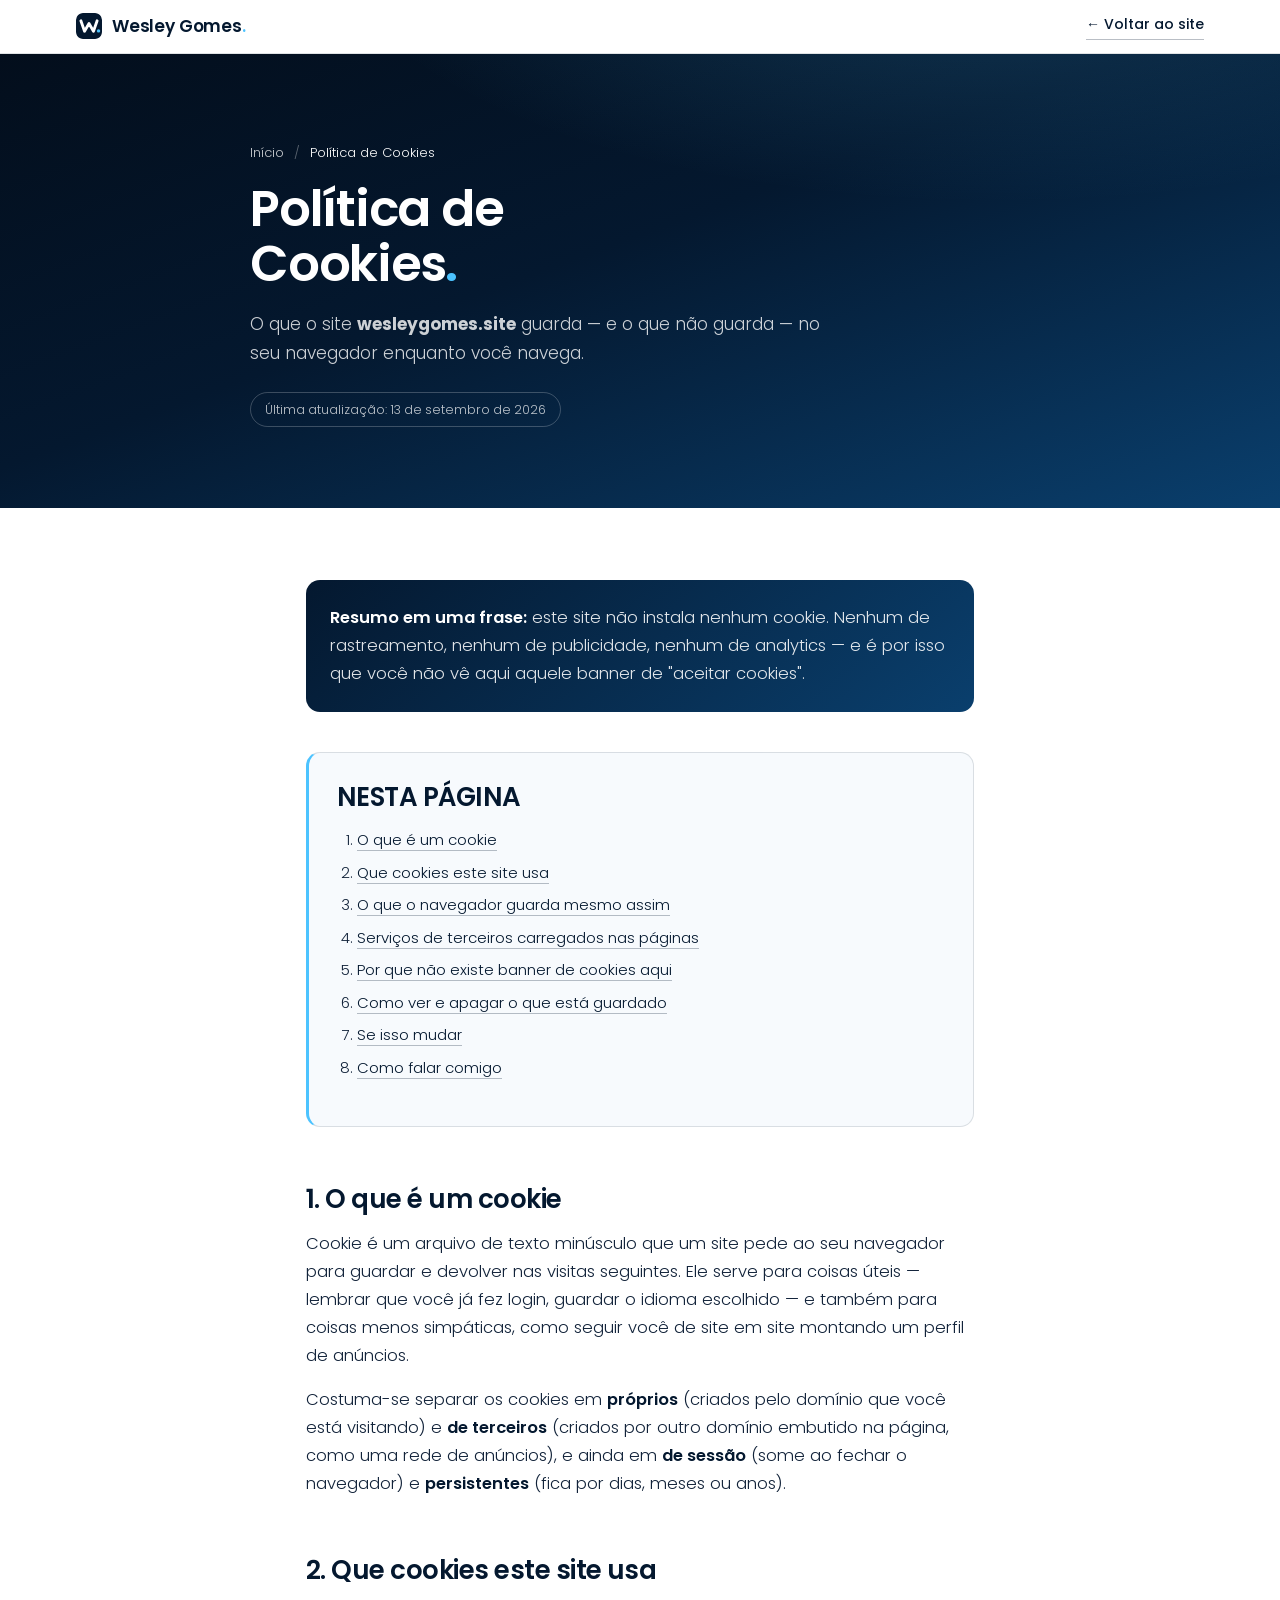
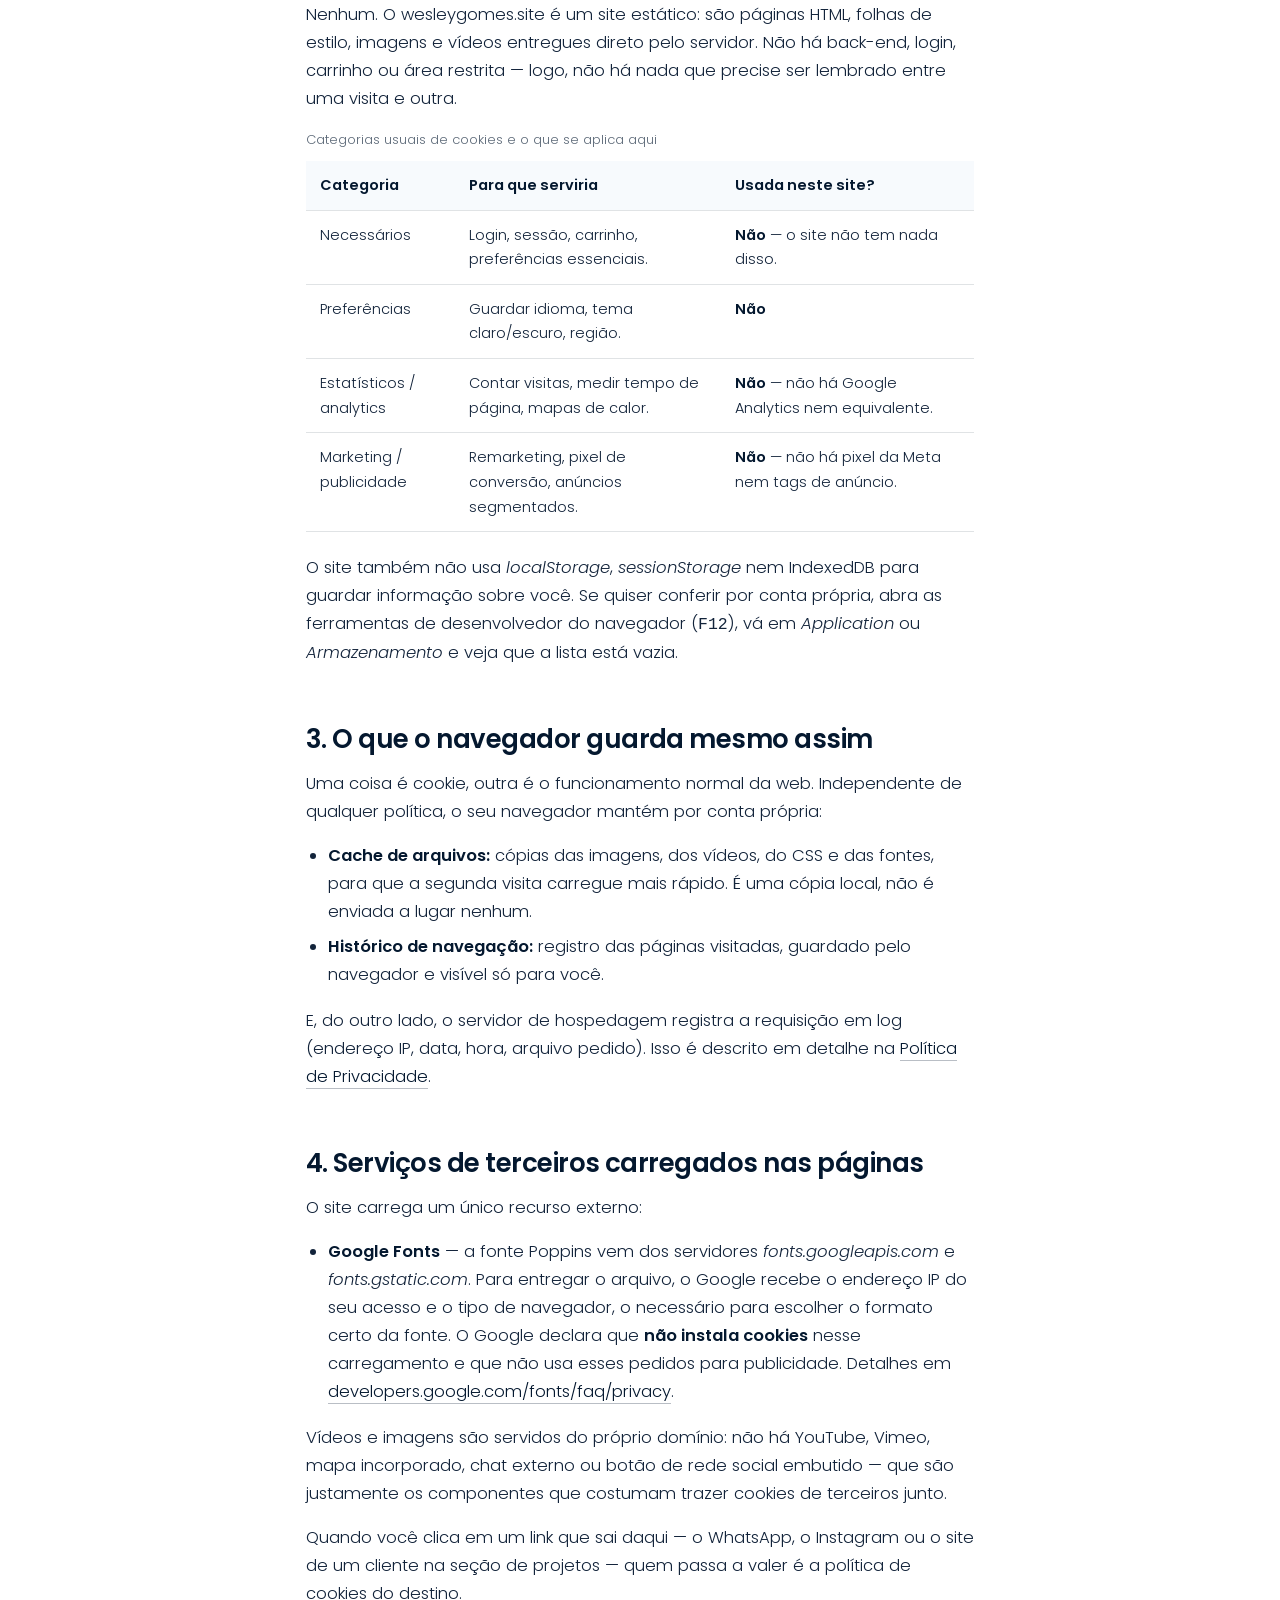
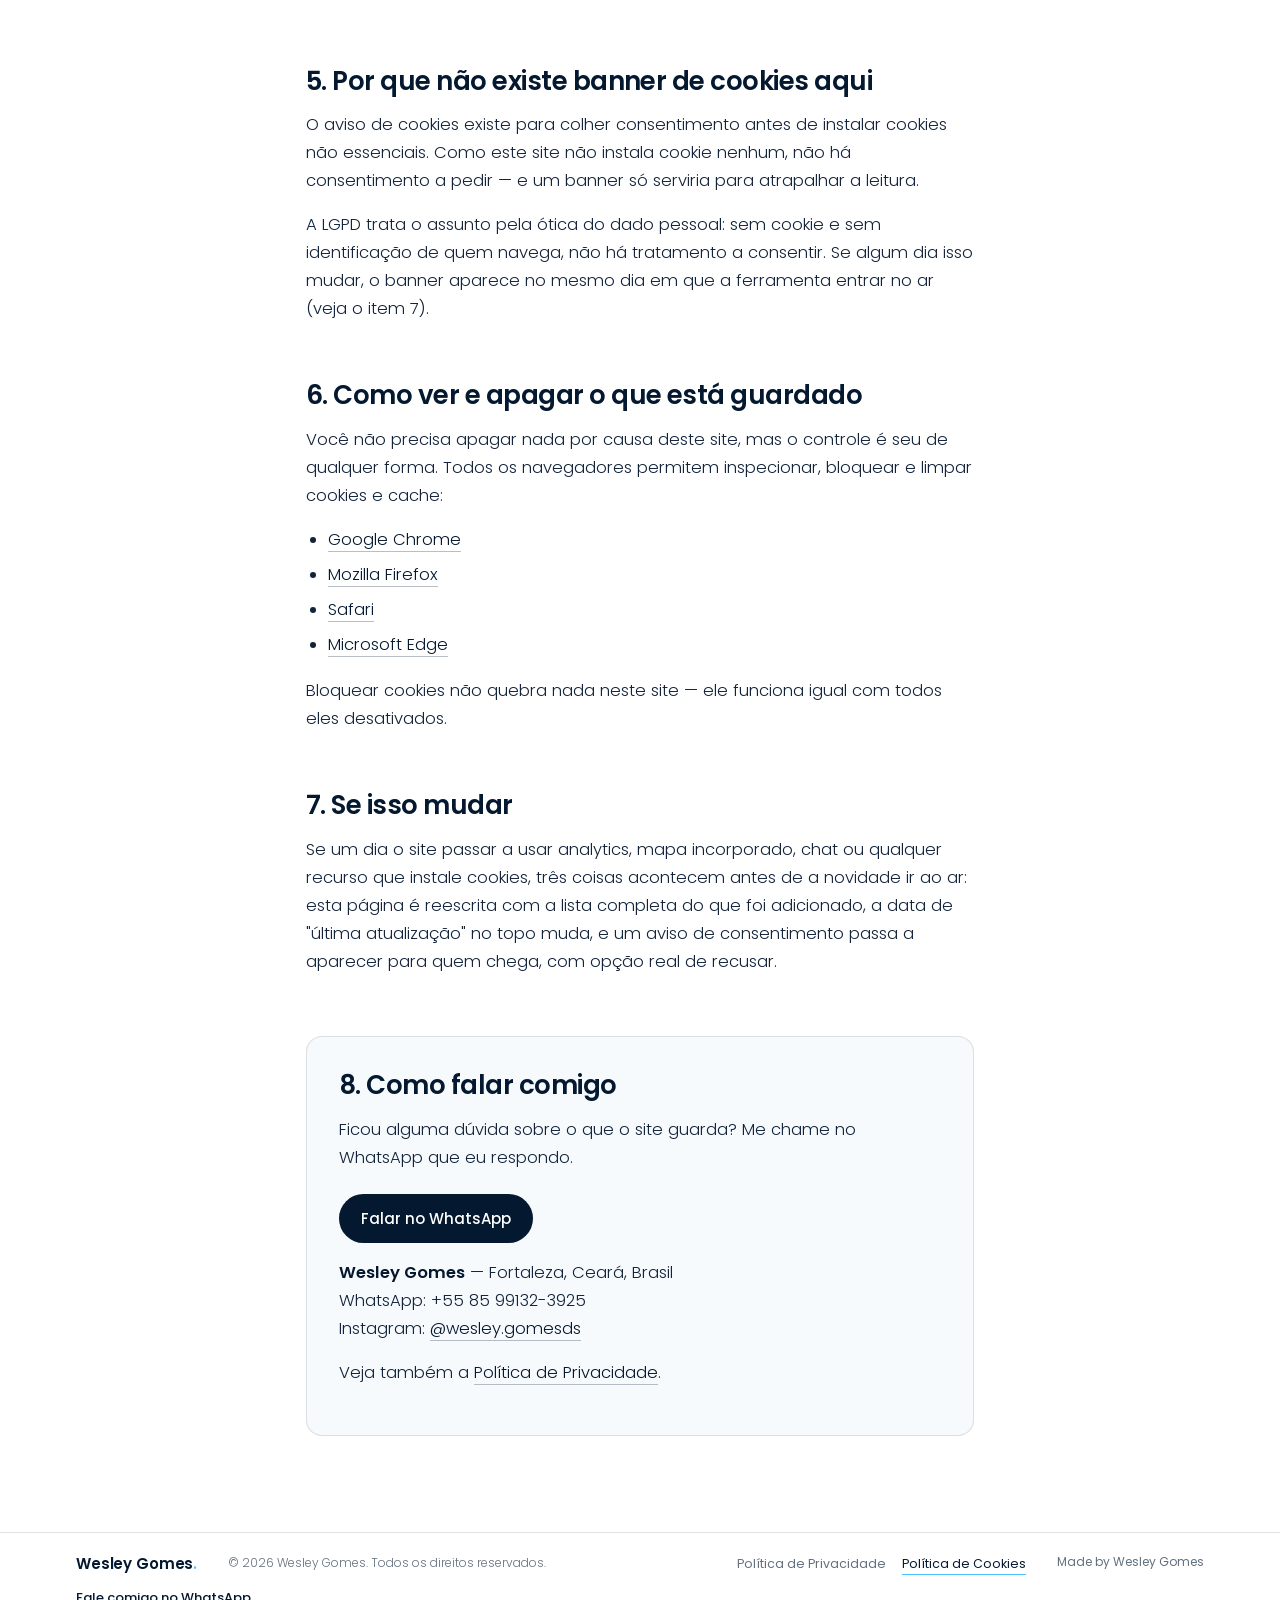
==== politica-de-cookies/index.html @ e81a3481 "Adiciona SEO completo, páginas legais e 404 SEO em index.html: - meta description, author, robots, t" ====
<!doctype html>
<html lang="pt-BR">
<head>
<meta charset="utf-8">
<meta name="viewport" content="width=device-width, initial-scale=1">
<title>Política de Cookies | Wesley Gomes</title>

<meta name="description" content="O site wesleygomes.site não usa cookies de rastreamento, publicidade ou analytics. Entenda o que é armazenado no seu navegador, por quê, e como apagar tudo.">
<meta name="author" content="Wesley Gomes">
<meta name="robots" content="index, follow, max-image-preview:large">
<meta name="theme-color" content="#04182f">
<meta name="color-scheme" content="light">
<link rel="canonical" href="https://wesleygomes.site/politica-de-cookies/">
<link rel="alternate" hreflang="pt-BR" href="https://wesleygomes.site/politica-de-cookies/">
<link rel="alternate" hreflang="x-default" href="https://wesleygomes.site/politica-de-cookies/">

<link rel="icon" href="/favicon.ico" sizes="32x32">
<link rel="icon" href="/favicon.svg" type="image/svg+xml">
<link rel="apple-touch-icon" href="/apple-touch-icon.png">
<link rel="manifest" href="/site.webmanifest">

<meta property="og:type" content="article">
<meta property="og:locale" content="pt_BR">
<meta property="og:site_name" content="Wesley Gomes">
<meta property="og:url" content="https://wesleygomes.site/politica-de-cookies/">
<meta property="og:title" content="Política de Cookies | Wesley Gomes">
<meta property="og:description" content="O site não usa cookies de rastreamento, publicidade ou analytics. Veja o que fica no seu navegador e como apagar.">
<meta property="og:image" content="https://wesleygomes.site/assets/imagens/og-image.jpg">
<meta property="og:image:width" content="1200">
<meta property="og:image:height" content="630">
<meta name="twitter:card" content="summary_large_image">
<meta name="twitter:title" content="Política de Cookies | Wesley Gomes">
<meta name="twitter:description" content="O site não usa cookies de rastreamento, publicidade ou analytics.">
<meta name="twitter:image" content="https://wesleygomes.site/assets/imagens/og-image.jpg">

<link rel="preconnect" href="https://fonts.googleapis.com">
<link rel="preconnect" href="https://fonts.gstatic.com" crossorigin>
<link href="https://fonts.googleapis.com/css2?family=Poppins:wght@300;400;500;600;800&display=swap" rel="stylesheet">
<link rel="stylesheet" href="/assets/css/paginas.css">

<script type="application/ld+json">
{
  "@context": "https://schema.org",
  "@type": "WebPage",
  "name": "Política de Cookies",
  "url": "https://wesleygomes.site/politica-de-cookies/",
  "description": "O que o site wesleygomes.site armazena no navegador de quem visita e como controlar isso.",
  "inLanguage": "pt-BR",
  "dateModified": "2026-09-13",
  "isPartOf": { "@type": "WebSite", "name": "Wesley Gomes", "url": "https://wesleygomes.site/" },
  "publisher": { "@type": "Person", "name": "Wesley Gomes", "url": "https://wesleygomes.site/" },
  "breadcrumb": {
    "@type": "BreadcrumbList",
    "itemListElement": [
      { "@type": "ListItem", "position": 1, "name": "Início", "item": "https://wesleygomes.site/" },
      { "@type": "ListItem", "position": 2, "name": "Política de Cookies", "item": "https://wesleygomes.site/politica-de-cookies/" }
    ]
  }
}
</script>
</head>
<body>

<a class="pular" href="#conteudo">Pular para o conteúdo</a>

<header class="topo">
  <div class="topo-caixa">
    <a class="topo-marca" href="/">
      <img src="/favicon.svg" alt="" width="26" height="26" aria-hidden="true">
      <span class="topo-marca-nome">Wesley Gomes<span>.</span></span>
    </a>
    <a class="topo-voltar" href="/">&larr; Voltar ao site</a>
  </div>
</header>

<div class="cabecalho">
  <div class="cabecalho-caixa">
    <nav class="trilha" aria-label="Você está aqui">
      <ol>
        <li><a href="/">Início</a></li>
        <li><span aria-current="page">Política de Cookies</span></li>
      </ol>
    </nav>
    <h1>Política de<br>Cookies<span>.</span></h1>
    <p class="cabecalho-resumo">
      O que o site <strong>wesleygomes.site</strong> guarda — e o que não guarda —
      no seu navegador enquanto você navega.
    </p>
    <p class="cabecalho-data">Última atualização: 13 de setembro de 2026</p>
  </div>
</div>

<main class="conteudo" id="conteudo">

  <div class="destaque">
    <p>
      <strong>Resumo em uma frase:</strong> este site não instala nenhum cookie.
      Nenhum de rastreamento, nenhum de publicidade, nenhum de analytics — e é
      por isso que você não vê aqui aquele banner de "aceitar cookies".
    </p>
  </div>

  <nav class="sumario" aria-label="Índice desta página">
    <h2>Nesta página</h2>
    <ol>
      <li><a href="#oque">O que é um cookie</a></li>
      <li><a href="#uso">Que cookies este site usa</a></li>
      <li><a href="#navegador">O que o navegador guarda mesmo assim</a></li>
      <li><a href="#terceiros">Serviços de terceiros carregados nas páginas</a></li>
      <li><a href="#banner">Por que não existe banner de cookies aqui</a></li>
      <li><a href="#gerenciar">Como ver e apagar o que está guardado</a></li>
      <li><a href="#mudancas">Se isso mudar</a></li>
      <li><a href="#contato">Como falar comigo</a></li>
    </ol>
  </nav>

  <h2 id="oque">1. O que é um cookie</h2>
  <p>
    Cookie é um arquivo de texto minúsculo que um site pede ao seu navegador
    para guardar e devolver nas visitas seguintes. Ele serve para coisas úteis
    — lembrar que você já fez login, guardar o idioma escolhido — e também para
    coisas menos simpáticas, como seguir você de site em site montando um
    perfil de anúncios.
  </p>
  <p>
    Costuma-se separar os cookies em <strong>próprios</strong> (criados pelo
    domínio que você está visitando) e <strong>de terceiros</strong> (criados
    por outro domínio embutido na página, como uma rede de anúncios), e ainda
    em <strong>de sessão</strong> (some ao fechar o navegador) e
    <strong>persistentes</strong> (fica por dias, meses ou anos).
  </p>

  <h2 id="uso">2. Que cookies este site usa</h2>
  <p>
    Nenhum. O wesleygomes.site é um site estático: são páginas HTML, folhas de
    estilo, imagens e vídeos entregues direto pelo servidor. Não há back-end,
    login, carrinho ou área restrita — logo, não há nada que precise ser
    lembrado entre uma visita e outra.
  </p>
  <div class="tabela-rolagem">
    <table>
      <caption>Categorias usuais de cookies e o que se aplica aqui</caption>
      <thead>
        <tr>
          <th scope="col">Categoria</th>
          <th scope="col">Para que serviria</th>
          <th scope="col">Usada neste site?</th>
        </tr>
      </thead>
      <tbody>
        <tr>
          <td>Necessários</td>
          <td>Login, sessão, carrinho, preferências essenciais.</td>
          <td><strong>Não</strong> — o site não tem nada disso.</td>
        </tr>
        <tr>
          <td>Preferências</td>
          <td>Guardar idioma, tema claro/escuro, região.</td>
          <td><strong>Não</strong></td>
        </tr>
        <tr>
          <td>Estatísticos / analytics</td>
          <td>Contar visitas, medir tempo de página, mapas de calor.</td>
          <td><strong>Não</strong> — não há Google Analytics nem equivalente.</td>
        </tr>
        <tr>
          <td>Marketing / publicidade</td>
          <td>Remarketing, pixel de conversão, anúncios segmentados.</td>
          <td><strong>Não</strong> — não há pixel da Meta nem tags de anúncio.</td>
        </tr>
      </tbody>
    </table>
  </div>
  <p>
    O site também não usa <em>localStorage</em>, <em>sessionStorage</em> nem
    IndexedDB para guardar informação sobre você. Se quiser conferir por conta
    própria, abra as ferramentas de desenvolvedor do navegador
    (<kbd>F12</kbd>), vá em <em>Application</em> ou <em>Armazenamento</em> e
    veja que a lista está vazia.
  </p>

  <h2 id="navegador">3. O que o navegador guarda mesmo assim</h2>
  <p>
    Uma coisa é cookie, outra é o funcionamento normal da web. Independente de
    qualquer política, o seu navegador mantém por conta própria:
  </p>
  <ul>
    <li><strong>Cache de arquivos:</strong> cópias das imagens, dos vídeos, do
      CSS e das fontes, para que a segunda visita carregue mais rápido. É uma
      cópia local, não é enviada a lugar nenhum.</li>
    <li><strong>Histórico de navegação:</strong> registro das páginas visitadas,
      guardado pelo navegador e visível só para você.</li>
  </ul>
  <p>
    E, do outro lado, o servidor de hospedagem registra a requisição em log
    (endereço IP, data, hora, arquivo pedido). Isso é descrito em detalhe na
    <a href="/politica-de-privacidade/#dados">Política de Privacidade</a>.
  </p>

  <h2 id="terceiros">4. Serviços de terceiros carregados nas páginas</h2>
  <p>
    O site carrega um único recurso externo:
  </p>
  <ul>
    <li>
      <strong>Google Fonts</strong> — a fonte Poppins vem dos servidores
      <em>fonts.googleapis.com</em> e <em>fonts.gstatic.com</em>. Para entregar
      o arquivo, o Google recebe o endereço IP do seu acesso e o tipo de
      navegador, o necessário para escolher o formato certo da fonte. O Google
      declara que <strong>não instala cookies</strong> nesse carregamento e que
      não usa esses pedidos para publicidade. Detalhes em
      <a href="https://developers.google.com/fonts/faq/privacy" target="_blank" rel="noopener">developers.google.com/fonts/faq/privacy</a>.
    </li>
  </ul>
  <p>
    Vídeos e imagens são servidos do próprio domínio: não há YouTube, Vimeo,
    mapa incorporado, chat externo ou botão de rede social embutido — que são
    justamente os componentes que costumam trazer cookies de terceiros junto.
  </p>
  <p>
    Quando você clica em um link que sai daqui — o WhatsApp, o Instagram ou o
    site de um cliente na seção de projetos — quem passa a valer é a política
    de cookies do destino.
  </p>

  <h2 id="banner">5. Por que não existe banner de cookies aqui</h2>
  <p>
    O aviso de cookies existe para colher consentimento antes de instalar
    cookies não essenciais. Como este site não instala cookie nenhum, não há
    consentimento a pedir — e um banner só serviria para atrapalhar a leitura.
  </p>
  <p>
    A LGPD trata o assunto pela ótica do dado pessoal: sem cookie e sem
    identificação de quem navega, não há tratamento a consentir. Se algum dia
    isso mudar, o banner aparece no mesmo dia em que a ferramenta entrar no ar
    (veja o item 7).
  </p>

  <h2 id="gerenciar">6. Como ver e apagar o que está guardado</h2>
  <p>
    Você não precisa apagar nada por causa deste site, mas o controle é seu de
    qualquer forma. Todos os navegadores permitem inspecionar, bloquear e
    limpar cookies e cache:
  </p>
  <ul>
    <li><a href="https://support.google.com/chrome/answer/95647?hl=pt-BR" target="_blank" rel="noopener">Google Chrome</a></li>
    <li><a href="https://support.mozilla.org/pt-BR/kb/protecao-aprimorada-contra-rastreamento-firefox-desktop" target="_blank" rel="noopener">Mozilla Firefox</a></li>
    <li><a href="https://support.apple.com/pt-br/guide/safari/sfri11471/mac" target="_blank" rel="noopener">Safari</a></li>
    <li><a href="https://support.microsoft.com/pt-br/microsoft-edge/excluir-cookies-no-microsoft-edge-63947406-40ac-c3b8-57b9-2a946a29ae09" target="_blank" rel="noopener">Microsoft Edge</a></li>
  </ul>
  <p>
    Bloquear cookies não quebra nada neste site — ele funciona igual com todos
    eles desativados.
  </p>

  <h2 id="mudancas">7. Se isso mudar</h2>
  <p>
    Se um dia o site passar a usar analytics, mapa incorporado, chat ou
    qualquer recurso que instale cookies, três coisas acontecem antes de a
    novidade ir ao ar: esta página é reescrita com a lista completa do que foi
    adicionado, a data de "última atualização" no topo muda, e um aviso de
    consentimento passa a aparecer para quem chega, com opção real de recusar.
  </p>

  <div class="contato-caixa" id="contato">
    <h2>8. Como falar comigo</h2>
    <p>
      Ficou alguma dúvida sobre o que o site guarda? Me chame no WhatsApp que
      eu respondo.
    </p>
    <p>
      <a class="botao" href="https://wa.me/5585991323925?text=Ol%C3%A1%2C%20Wesley!%20Tenho%20uma%20d%C3%BAvida%20sobre%20a%20Pol%C3%ADtica%20de%20Cookies%20do%20site." target="_blank" rel="noopener">Falar no WhatsApp</a>
    </p>
    <p>
      <strong>Wesley Gomes</strong> — Fortaleza, Ceará, Brasil<br>
      WhatsApp: +55 85 99132-3925<br>
      Instagram: <a href="https://www.instagram.com/wesley.gomesds/" target="_blank" rel="noopener">@wesley.gomesds</a>
    </p>
    <p>
      Veja também a <a href="/politica-de-privacidade/">Política de Privacidade</a>.
    </p>
  </div>

</main>

<footer class="rodape">
  <div class="rodape-caixa">
    <p class="rodape-marca">Wesley Gomes<span>.</span></p>
    <p class="rodape-nota">&copy; 2026 Wesley Gomes. Todos os direitos reservados.</p>
    <ul class="rodape-legais">
      <li><a class="rodape-legal" href="/politica-de-privacidade/">Política de Privacidade</a></li>
      <li><a class="rodape-legal" href="/politica-de-cookies/" aria-current="page">Política de Cookies</a></li>
    </ul>
    <a class="rodape-credito" href="https://www.instagram.com/wesley.gomesds/" target="_blank" rel="noopener">Made by Wesley Gomes</a>
    <a class="rodape-contato" href="https://wa.me/5585991323925?text=Ol%C3%A1%2C%20Wesley!%20Vi%20seu%20portf%C3%B3lio%20e%20quero%20conversar%20sobre%20um%20projeto." target="_blank" rel="noopener">Fale comigo no WhatsApp</a>
  </div>
</footer>

</body>
</html>
---- assets/css/paginas.css ----
/* ===================================================================
   PAGINAS INTERNAS — politica de privacidade, politica de cookies e
   erro 404.

   A home (index.html) e um arquivo unico com o CSS embutido porque e
   uma pagina de efeitos: video, sticky, scroll. Estas paginas sao de
   leitura, entao compartilham esta folha. Mesma fonte (Poppins),
   mesmo marinho e mesmo ciano da home.
   =================================================================== */

:root {
  --marinho: #04182f;
  --marinho-fundo: #0b1220;
  --ciano: #4cc3ff;
  --tinta: #12233a;
  --tinta-fraca: rgba(4, 24, 47, .66);
  --linha: rgba(4, 24, 47, .12);
  --largura: 780px;
}

*, *::before, *::after { box-sizing: border-box; }

html {
  scroll-behavior: smooth;
  /* O cabecalho e sticky: a ancora do sumario para abaixo dele. */
  scroll-padding-top: 96px;
  -webkit-text-size-adjust: 100%;
}

body {
  margin: 0;
  background: #fff;
  color: var(--tinta);
  font-family: Poppins, Arial, sans-serif;
  font-weight: 300;
  line-height: 1.7;
  font-size: clamp(15px, 2.6vw, 16.5px);
  -webkit-font-smoothing: antialiased;
}

/* Pular para o conteudo: aparece so no foco do teclado. */
.pular {
  position: absolute;
  left: 12px;
  top: -60px;
  z-index: 99;
  padding: 10px 16px;
  border-radius: 10px;
  background: var(--marinho);
  color: #fff;
  font-size: 14px;
  text-decoration: none;
  transition: top .18s ease;
}
.pular:focus { top: 12px; }

a { color: inherit; }
:focus-visible { outline: 2px solid var(--ciano); outline-offset: 3px; border-radius: 4px; }

/* ===================== BARRA DO TOPO ===================== */
.topo {
  position: sticky;
  top: 0;
  z-index: 10;
  background: rgba(255, 255, 255, .88);
  backdrop-filter: blur(14px) saturate(160%);
  -webkit-backdrop-filter: blur(14px) saturate(160%);
  border-bottom: 1px solid var(--linha);
}
.topo-caixa {
  display: flex;
  align-items: center;
  gap: 16px;
  max-width: 1240px;
  margin: 0 auto;
  padding: 12px clamp(20px, 5vw, 56px);
}
.topo-marca {
  display: inline-flex;
  align-items: center;
  gap: 10px;
  font-weight: 600;
  font-size: clamp(15px, 3.4vw, 17px);
  letter-spacing: -.01em;
  color: var(--marinho);
  text-decoration: none;
}
.topo-marca-nome { white-space: nowrap; }
.topo-marca-nome span { color: var(--ciano); }
.topo-marca img { display: block; width: 26px; height: 26px; border-radius: 7px; }
.topo-voltar {
  margin-left: auto;
  font-weight: 500;
  font-size: clamp(13px, 3vw, 14px);
  color: var(--marinho);
  text-decoration: none;
  padding-bottom: 2px;
  border-bottom: 1px solid rgba(4, 24, 47, .28);
  transition: border-color .2s ease;
}
.topo-voltar:hover { border-bottom-color: var(--marinho); }

/* ===================== FAIXA DO TITULO ===================== */
.cabecalho {
  background:
    radial-gradient(1100px 460px at 78% -30%, rgba(76, 195, 255, .22), transparent 62%),
    linear-gradient(160deg, #030e1c 0%, #04182f 45%, #0a3f6d 100%);
  color: #fff;
  padding: clamp(48px, 8vw, 88px) clamp(20px, 5vw, 56px) clamp(40px, 6vw, 68px);
}
.cabecalho-caixa { max-width: var(--largura); margin: 0 auto; }

.trilha {
  margin: 0 0 18px;
  font-size: clamp(12px, 2.8vw, 13px);
  color: rgba(255, 255, 255, .62);
}
.trilha ol {
  display: flex;
  flex-wrap: wrap;
  gap: 6px 10px;
  margin: 0;
  padding: 0;
  list-style: none;
}
.trilha li + li::before { content: "/"; margin-right: 10px; color: rgba(255, 255, 255, .34); }
.trilha a { color: rgba(255, 255, 255, .78); text-decoration: none; }
.trilha a:hover { color: #fff; }
.trilha [aria-current] { color: #fff; }

.cabecalho h1 {
  margin: 0;
  font-weight: 600;
  font-size: clamp(30px, 6.4vw, 50px);
  line-height: 1.1;
  letter-spacing: -.025em;
}
.cabecalho h1 span { color: var(--ciano); }
.cabecalho-resumo {
  margin: 18px 0 0;
  max-width: 60ch;
  font-size: clamp(15px, 3vw, 17px);
  color: rgba(255, 255, 255, .80);
}
.cabecalho-data {
  display: inline-block;
  margin-top: 24px;
  padding: 6px 14px;
  border: 1px solid rgba(255, 255, 255, .22);
  border-radius: 999px;
  font-size: clamp(11.5px, 2.6vw, 12.5px);
  color: rgba(255, 255, 255, .74);
}

/* ===================== CONTEUDO ===================== */
.conteudo {
  max-width: var(--largura);
  margin: 0 auto;
  padding: clamp(40px, 7vw, 72px) clamp(20px, 5vw, 56px) clamp(56px, 9vw, 96px);
}

/* Sumario com ancoras para as secoes. */
.sumario {
  margin: 0 0 clamp(36px, 6vw, 56px);
  padding: clamp(20px, 4vw, 28px);
  border: 1px solid var(--linha);
  border-left: 3px solid var(--ciano);
  border-radius: 14px;
  background: #f7fafd;
}
.sumario h2 {
  margin: 0 0 12px;
  font-size: clamp(12px, 2.8vw, 13px);
  font-weight: 600;
  letter-spacing: .12em;
  text-transform: uppercase;
  color: var(--tinta-fraca);
}
.sumario ol {
  margin: 0;
  padding-left: 1.25em;
  font-size: clamp(14px, 2.8vw, 15px);
}
.sumario li { margin: 5px 0; }
.sumario a { color: var(--marinho); text-decoration: none; border-bottom: 1px solid transparent; }
.sumario a:hover { border-bottom-color: var(--ciano); }

.conteudo h2 {
  margin: clamp(38px, 6vw, 56px) 0 14px;
  font-weight: 600;
  font-size: clamp(20px, 4.2vw, 26px);
  line-height: 1.25;
  letter-spacing: -.02em;
  color: var(--marinho);
  scroll-margin-top: 90px;
}
.conteudo h2:first-of-type { margin-top: 0; }
.conteudo h3 {
  margin: 28px 0 10px;
  font-weight: 600;
  font-size: clamp(16px, 3.4vw, 18px);
  color: var(--marinho);
}
.conteudo p { margin: 0 0 16px; }
.conteudo strong { font-weight: 600; color: var(--marinho); }
.conteudo ul, .conteudo ol { margin: 0 0 18px; padding-left: 1.35em; }
.conteudo li { margin: 7px 0; }
.conteudo a:not(.botao) {
  color: var(--marinho);
  text-decoration: none;
  border-bottom: 1px solid rgba(4, 24, 47, .28);
  transition: border-color .2s ease;
}
.conteudo a:not(.botao):hover { border-bottom-color: var(--ciano); }

/* Bloco de destaque para o aviso importante de cada politica. */
.destaque {
  margin: 0 0 clamp(30px, 5vw, 40px);
  padding: clamp(18px, 3.6vw, 24px);
  border-radius: 14px;
  background: linear-gradient(140deg, #04182f, #0a3f6d);
  color: rgba(255, 255, 255, .88);
}
.destaque p { margin: 0; }
.destaque strong { color: #fff; }

/* Tabela de cookies / de dados. */
.tabela-rolagem { overflow-x: auto; margin: 0 0 22px; }
table {
  width: 100%;
  min-width: 460px;
  border-collapse: collapse;
  font-size: clamp(13.5px, 2.8vw, 14.5px);
}
caption {
  caption-side: top;
  text-align: left;
  padding-bottom: 10px;
  font-size: 13px;
  color: var(--tinta-fraca);
}
th, td {
  padding: 12px 14px;
  text-align: left;
  border-bottom: 1px solid var(--linha);
  vertical-align: top;
}
th {
  font-weight: 600;
  color: var(--marinho);
  background: #f7fafd;
  white-space: nowrap;
}

/* Caixa de contato ao final das politicas. */
.contato-caixa {
  margin-top: clamp(40px, 6vw, 60px);
  padding: clamp(22px, 4.4vw, 32px);
  border: 1px solid var(--linha);
  border-radius: 16px;
  background: #f7fafd;
}
.contato-caixa h2 { margin-top: 0; }

.botao {
  display: inline-block;
  margin-top: 6px;
  padding: 12px 22px;
  border-radius: 999px;
  background: var(--marinho);
  color: #fff;
  font-weight: 500;
  font-size: clamp(14px, 3vw, 15px);
  text-decoration: none;
  transition: background .2s ease, transform .2s ease;
}
.botao:hover { background: #0a3f6d; transform: translateY(-1px); }
.botao--claro {
  background: transparent;
  color: #fff;
  border: 1px solid rgba(255, 255, 255, .34);
}
.botao--claro:hover { background: rgba(255, 255, 255, .10); }

/* ===================== RODAPE (igual ao da home) ===================== */
.rodape {
  background: #fff;
  border-top: 1px solid var(--linha);
  color: var(--marinho);
}
.rodape-caixa {
  display: flex;
  flex-wrap: wrap;
  align-items: center;
  gap: 10px clamp(16px, 2.4vw, 32px);
  max-width: 1240px;
  margin: 0 auto;
  padding: clamp(12px, 1.8vw, 16px) clamp(22px, 5vw, 56px);
}
.rodape-marca {
  margin: 0;
  font-weight: 600;
  font-size: clamp(14px, 3.2vw, 15px);
  letter-spacing: -.01em;
}
.rodape-marca span { color: var(--ciano); }
.rodape-nota {
  margin: 0 auto 0 0;
  font-weight: 300;
  font-size: clamp(11px, 3vw, 12px);
  color: rgba(4, 24, 47, .62);
}
.rodape-legais {
  display: flex;
  flex-wrap: wrap;
  gap: 6px 16px;
  margin: 0;
  padding: 0;
  list-style: none;
}
.rodape-legal {
  font-weight: 400;
  font-size: clamp(11.5px, 3vw, 12.5px);
  text-decoration: none;
  color: rgba(4, 24, 47, .62);
  padding-bottom: 2px;
  border-bottom: 1px solid transparent;
  transition: color .2s ease, border-color .2s ease;
}
.rodape-legal:hover { color: var(--marinho); border-bottom-color: rgba(4, 24, 47, .30); }
.rodape-legal[aria-current="page"] { color: var(--marinho); border-bottom-color: var(--ciano); }
.rodape-contato {
  font-weight: 500;
  font-size: clamp(12px, 3.2vw, 13px);
  text-decoration: none;
  color: var(--marinho);
  padding-bottom: 2px;
  border-bottom: 1px solid rgba(4, 24, 47, .30);
  transition: border-color .2s ease;
}
.rodape-contato:hover { border-bottom-color: var(--marinho); }
.rodape-credito {
  font-weight: 400;
  font-size: clamp(11px, 3vw, 12px);
  text-decoration: none;
  color: rgba(4, 24, 47, .62);
  padding-bottom: 2px;
  border-bottom: 1px solid transparent;
  transition: color .2s ease, border-color .2s ease;
}
.rodape-credito:hover { color: var(--marinho); border-bottom-color: rgba(4, 24, 47, .30); }

@media (min-width: 701px) and (max-width: 1100px) {
  /* O ::after e um item do flex com 100% de base: forca a quebra
     exatamente entre a ordem 3 e a 5. */
  .rodape-caixa::after { content: ""; flex-basis: 100%; height: 0; order: 4; }
  .rodape-marca { order: 1; }
  .rodape-legais { order: 2; }
  .rodape-contato { order: 3; margin-left: auto; }
  .rodape-nota { order: 5; margin: 0 auto 0 0; }
  .rodape-credito { order: 6; }
}

@media (max-width: 700px) {
  .rodape-caixa { gap: 8px 14px; padding: 14px 18px; }
  .rodape-marca { margin-right: auto; font-size: 13px; }
  .rodape-nota { flex: 1 1 100%; margin: 0; order: 4; font-size: 11px; }
  .rodape-legais { flex: 1 1 100%; order: 3; }
  .rodape-contato { order: 2; margin-left: auto; font-size: 12px; }
  .rodape-credito { order: 5; font-size: 11px; }
}

/* ===================== PAGINA 404 ===================== */
.erro {
  display: flex;
  flex-direction: column;
  min-height: 100svh;
  background:
    radial-gradient(900px 520px at 82% -12%, rgba(76, 195, 255, .20), transparent 60%),
    linear-gradient(165deg, #030e1c 0%, #04182f 50%, #0a3f6d 100%);
  color: #fff;
}
.erro .topo {
  position: static;
  background: transparent;
  backdrop-filter: none;
  -webkit-backdrop-filter: none;
  border-bottom: 1px solid rgba(255, 255, 255, .12);
}
.erro .topo-marca { color: #fff; }
.erro .topo-voltar { color: #fff; border-bottom-color: rgba(255, 255, 255, .34); }
.erro .topo-voltar:hover { border-bottom-color: #fff; }

.erro-miolo {
  flex: 1;
  display: flex;
  align-items: center;
  justify-content: center;
  padding: clamp(40px, 6vw, 64px) clamp(20px, 5vw, 56px);
}
.erro-caixa { max-width: 620px; text-align: center; }
.erro-caixa .erro-codigo {
  margin: 0;
  font-weight: 800;
  font-size: clamp(84px, 18vw, 152px);
  line-height: .88;
  letter-spacing: -.06em;
  background: linear-gradient(180deg, #ffffff 0%, #9ad9ff 58%, rgba(76, 195, 255, .28) 100%);
  -webkit-background-clip: text;
  background-clip: text;
  color: transparent;
}
.erro-caixa h1 {
  margin: 22px 0 0;
  font-weight: 600;
  font-size: clamp(22px, 5vw, 34px);
  line-height: 1.2;
  letter-spacing: -.02em;
}
.erro-caixa > p {
  margin: 16px auto 0;
  max-width: 46ch;
  font-size: clamp(15px, 3vw, 17px);
  color: rgba(255, 255, 255, .78);
}
.erro-acoes {
  display: flex;
  flex-wrap: wrap;
  justify-content: center;
  gap: 12px;
  margin-top: 32px;
}
.erro .botao { background: var(--ciano); color: #04182f; font-weight: 600; }
.erro .botao:hover { background: #7ad3ff; }
.erro .botao--claro { background: transparent; color: #fff; }
.erro .botao--claro:hover { background: rgba(255, 255, 255, .10); }

.erro-atalhos {
  margin-top: 34px;
  padding-top: 22px;
  border-top: 1px solid rgba(255, 255, 255, .14);
}
.erro-caixa .erro-atalhos p {
  margin: 0 0 12px;
  max-width: none;
  font-size: 12.5px;
  letter-spacing: .10em;
  text-transform: uppercase;
  color: rgba(255, 255, 255, .55);
}
.erro-atalhos ul {
  display: flex;
  flex-wrap: wrap;
  justify-content: center;
  gap: 8px 22px;
  margin: 0;
  padding: 0;
  list-style: none;
}
.erro-atalhos a {
  font-size: clamp(13.5px, 3vw, 15px);
  color: rgba(255, 255, 255, .84);
  text-decoration: none;
  border-bottom: 1px solid rgba(255, 255, 255, .28);
  padding-bottom: 2px;
}
.erro-atalhos a:hover { color: #fff; border-bottom-color: var(--ciano); }

.erro .rodape {
  background: transparent;
  border-top: 1px solid rgba(255, 255, 255, .12);
  color: #fff;
}
.erro .rodape-nota,
.erro .rodape-legal,
.erro .rodape-credito { color: rgba(255, 255, 255, .62); }
.erro .rodape-legal:hover,
.erro .rodape-credito:hover { color: #fff; border-bottom-color: rgba(255, 255, 255, .34); }
.erro .rodape-contato { color: #fff; border-bottom-color: rgba(255, 255, 255, .34); }
.erro .rodape-contato:hover { border-bottom-color: #fff; }

@media (prefers-reduced-motion: reduce) {
  html { scroll-behavior: auto; }
  * { transition: none !important; animation: none !important; }
}

/* Impressao: as politicas precisam sair legiveis no papel. */
@media print {
  .topo, .rodape, .pular, .botao { display: none !important; }
  .cabecalho { background: none; color: #000; padding: 0 0 24px; }
  .cabecalho h1 span { color: #000; }
  .cabecalho-resumo, .cabecalho-data { color: #333; }
  .destaque { background: none; color: #000; border: 1px solid #999; }
  body { font-size: 11pt; }
  .conteudo { padding: 0; max-width: none; }
  a { border: 0 !important; }
}
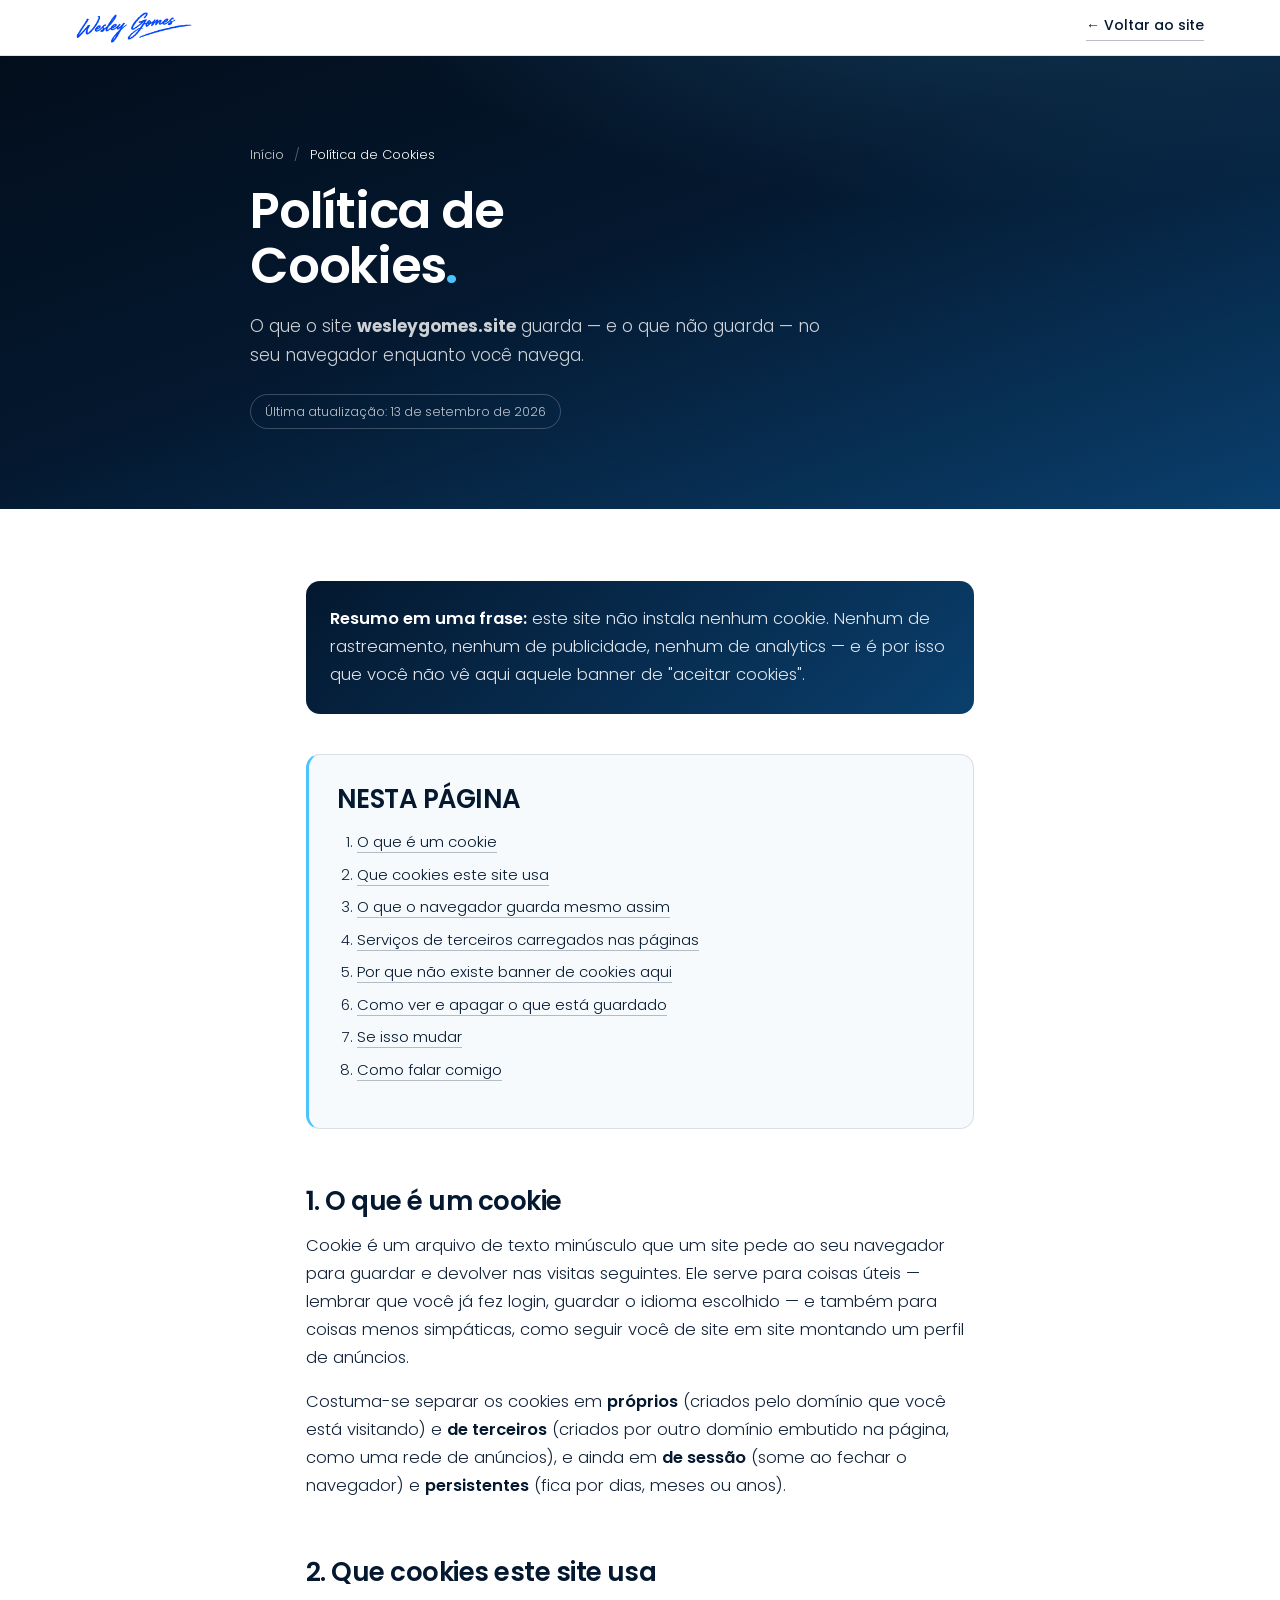
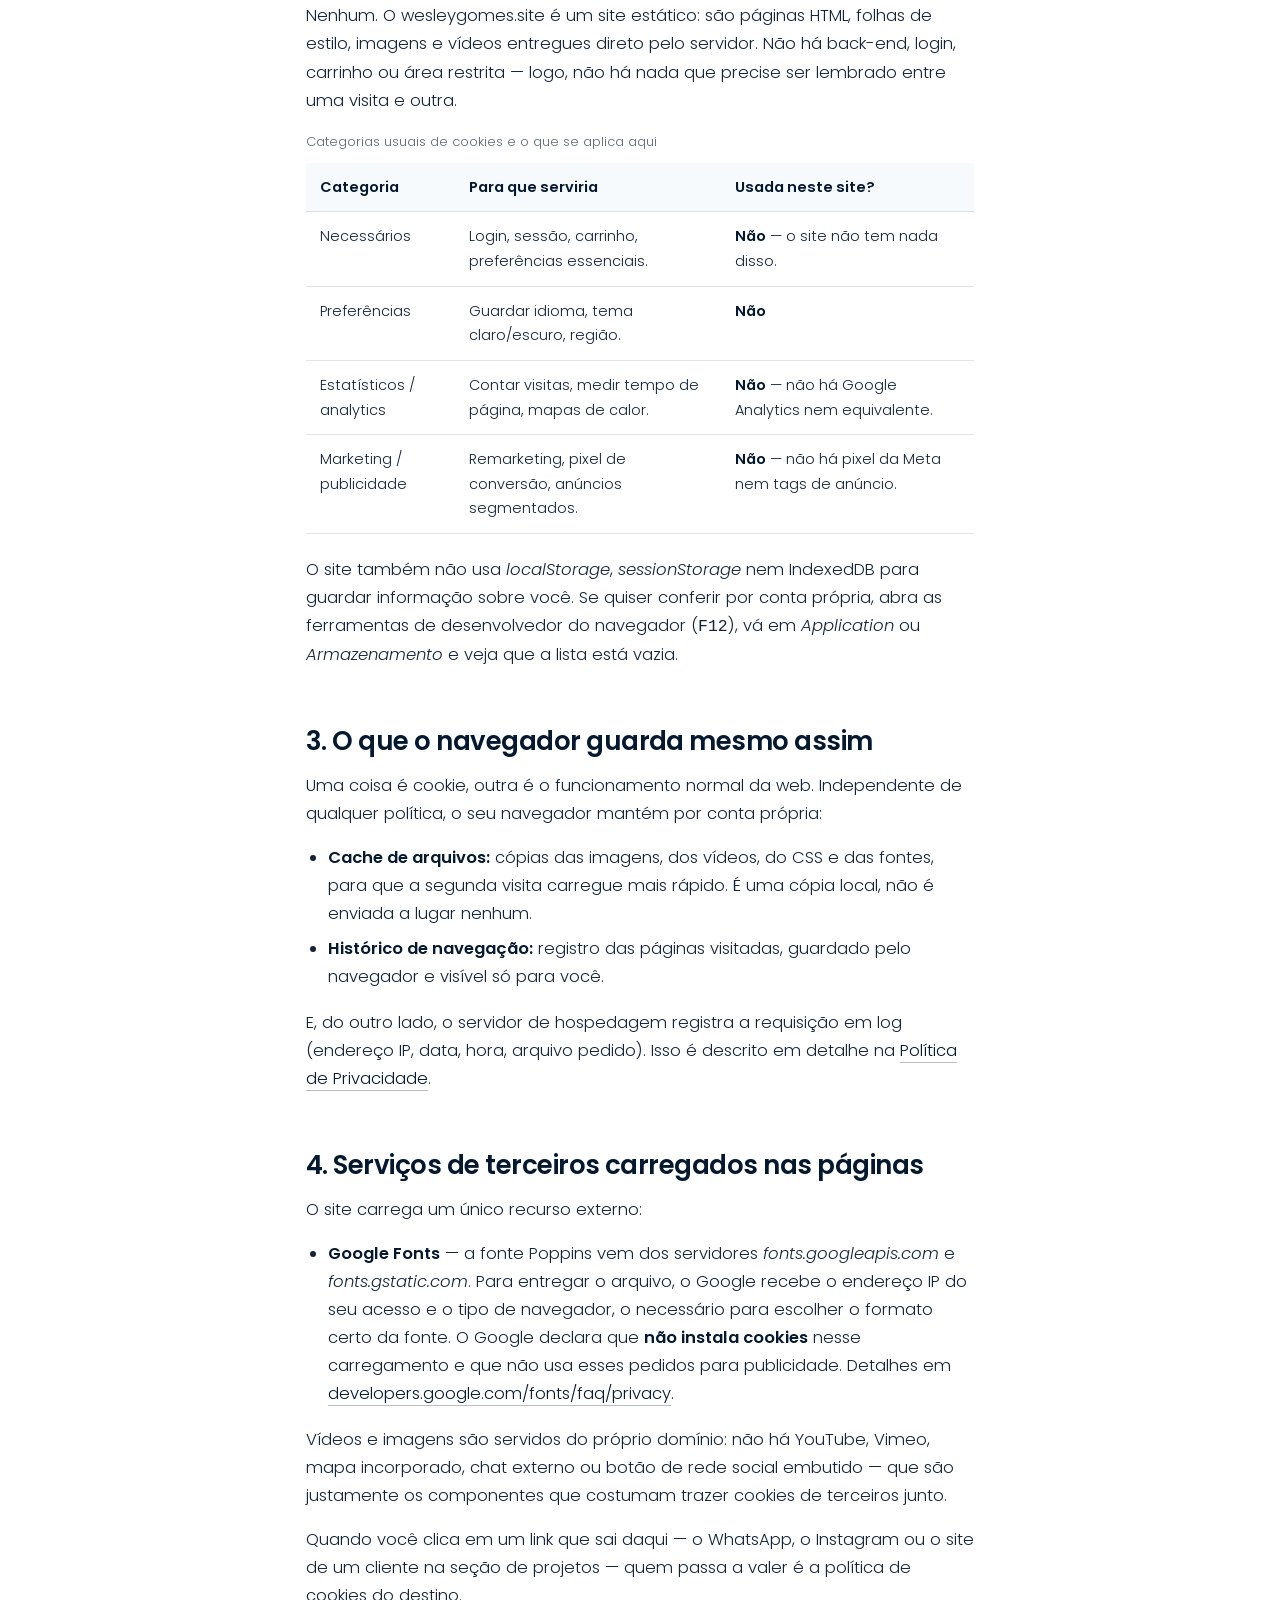
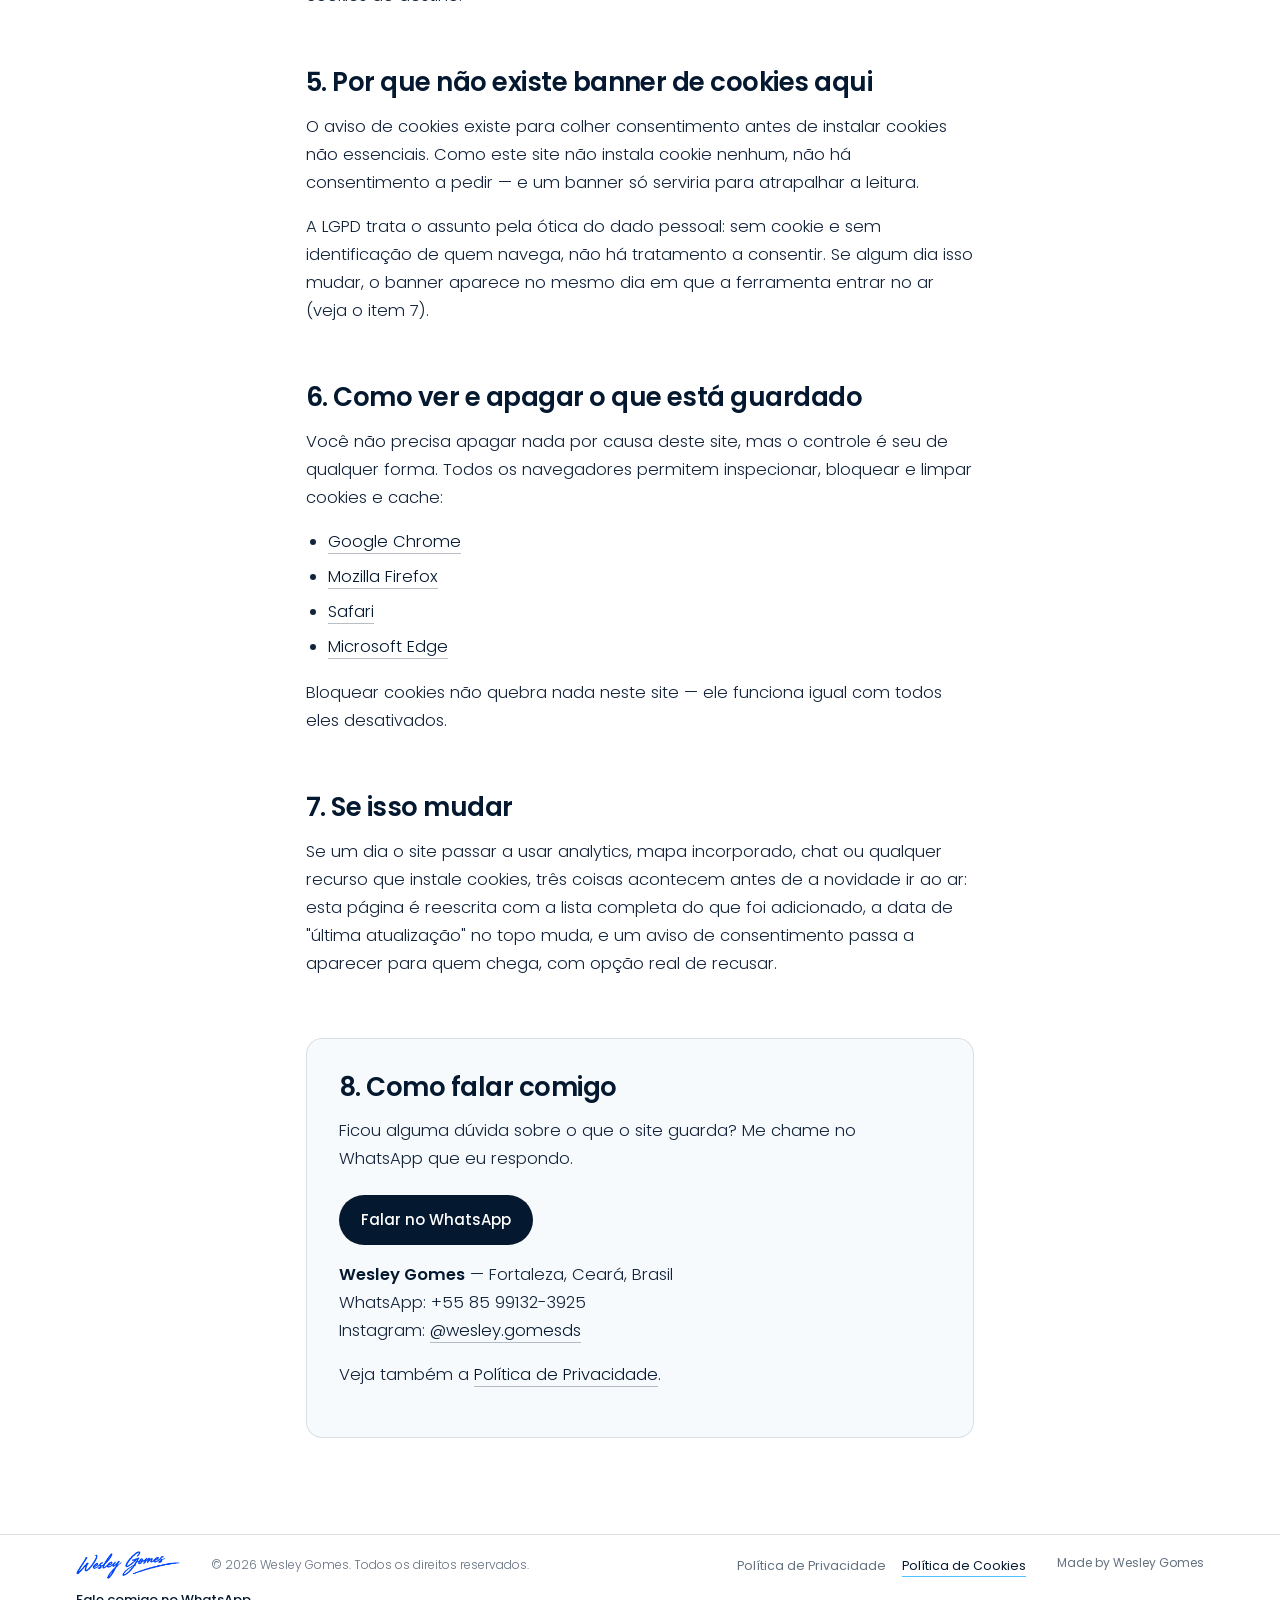
==== commit 1034d74b: "Logo e favicon novos e acabamento pelas referencias - Logo: a assinatura azul (logo-wesley-gomes.web" ====
--- a/politica-de-cookies/index.html
+++ b/politica-de-cookies/index.html
@@ -14,8 +14,8 @@
 <link rel="alternate" hreflang="pt-BR" href="https://wesleygomes.site/politica-de-cookies/">
 <link rel="alternate" hreflang="x-default" href="https://wesleygomes.site/politica-de-cookies/">
 
-<link rel="icon" href="/favicon.ico" sizes="32x32">
-<link rel="icon" href="/favicon.svg" type="image/svg+xml">
+<link rel="icon" href="/favicon.ico" sizes="48x48">
+<link rel="icon" href="/favicon-32x32.png" type="image/png" sizes="32x32">
 <link rel="apple-touch-icon" href="/apple-touch-icon.png">
 <link rel="manifest" href="/site.webmanifest">
 
@@ -66,8 +66,7 @@
 <header class="topo">
   <div class="topo-caixa">
     <a class="topo-marca" href="/">
-      <img src="/favicon.svg" alt="" width="26" height="26" aria-hidden="true">
-      <span class="topo-marca-nome">Wesley Gomes<span>.</span></span>
+      <img src="/assets/imagens/logo-wesley-gomes.webp" alt="Wesley Gomes" width="800" height="212">
     </a>
     <a class="topo-voltar" href="/">&larr; Voltar ao site</a>
   </div>
@@ -285,7 +284,7 @@
 
 <footer class="rodape">
   <div class="rodape-caixa">
-    <p class="rodape-marca">Wesley Gomes<span>.</span></p>
+    <p class="rodape-marca"><img src="/assets/imagens/logo-wesley-gomes.webp" alt="Wesley Gomes" width="800" height="212" loading="lazy"></p>
     <p class="rodape-nota">&copy; 2026 Wesley Gomes. Todos os direitos reservados.</p>
     <ul class="rodape-legais">
       <li><a class="rodape-legal" href="/politica-de-privacidade/">Política de Privacidade</a></li>
--- a/assets/css/paginas.css
+++ b/assets/css/paginas.css
@@ -75,19 +75,9 @@
   margin: 0 auto;
   padding: 12px clamp(20px, 5vw, 56px);
 }
-.topo-marca {
-  display: inline-flex;
-  align-items: center;
-  gap: 10px;
-  font-weight: 600;
-  font-size: clamp(15px, 3.4vw, 17px);
-  letter-spacing: -.01em;
-  color: var(--marinho);
-  text-decoration: none;
-}
-.topo-marca-nome { white-space: nowrap; }
-.topo-marca-nome span { color: var(--ciano); }
-.topo-marca img { display: block; width: 26px; height: 26px; border-radius: 7px; }
+/* Marca: a assinatura azul (logo-wesley-gomes.webp, 800 x 212). */
+.topo-marca { display: block; line-height: 0; }
+.topo-marca img { display: block; width: clamp(92px, 22vw, 116px); height: auto; }
 .topo-voltar {
   margin-left: auto;
   font-weight: 500;
@@ -297,13 +287,8 @@
   margin: 0 auto;
   padding: clamp(12px, 1.8vw, 16px) clamp(22px, 5vw, 56px);
 }
-.rodape-marca {
-  margin: 0;
-  font-weight: 600;
-  font-size: clamp(14px, 3.2vw, 15px);
-  letter-spacing: -.01em;
-}
-.rodape-marca span { color: var(--ciano); }
+.rodape-marca { margin: 0; line-height: 0; }
+.rodape-marca img { display: block; width: clamp(84px, 9vw, 104px); height: auto; }
 .rodape-nota {
   margin: 0 auto 0 0;
   font-weight: 300;
@@ -363,7 +348,7 @@
 
 @media (max-width: 700px) {
   .rodape-caixa { gap: 8px 14px; padding: 14px 18px; }
-  .rodape-marca { margin-right: auto; font-size: 13px; }
+  .rodape-marca { margin-right: auto; }
   .rodape-nota { flex: 1 1 100%; margin: 0; order: 4; font-size: 11px; }
   .rodape-legais { flex: 1 1 100%; order: 3; }
   .rodape-contato { order: 2; margin-left: auto; font-size: 12px; }
@@ -388,6 +373,9 @@
   border-bottom: 1px solid rgba(255, 255, 255, .12);
 }
 .erro .topo-marca { color: #fff; }
+/* Sobre o marinho da 404 a assinatura azul some: ela vira branca. */
+.erro .topo-marca img,
+.erro .rodape-marca img { filter: brightness(0) invert(1); }
 .erro .topo-voltar { color: #fff; border-bottom-color: rgba(255, 255, 255, .34); }
 .erro .topo-voltar:hover { border-bottom-color: #fff; }
 
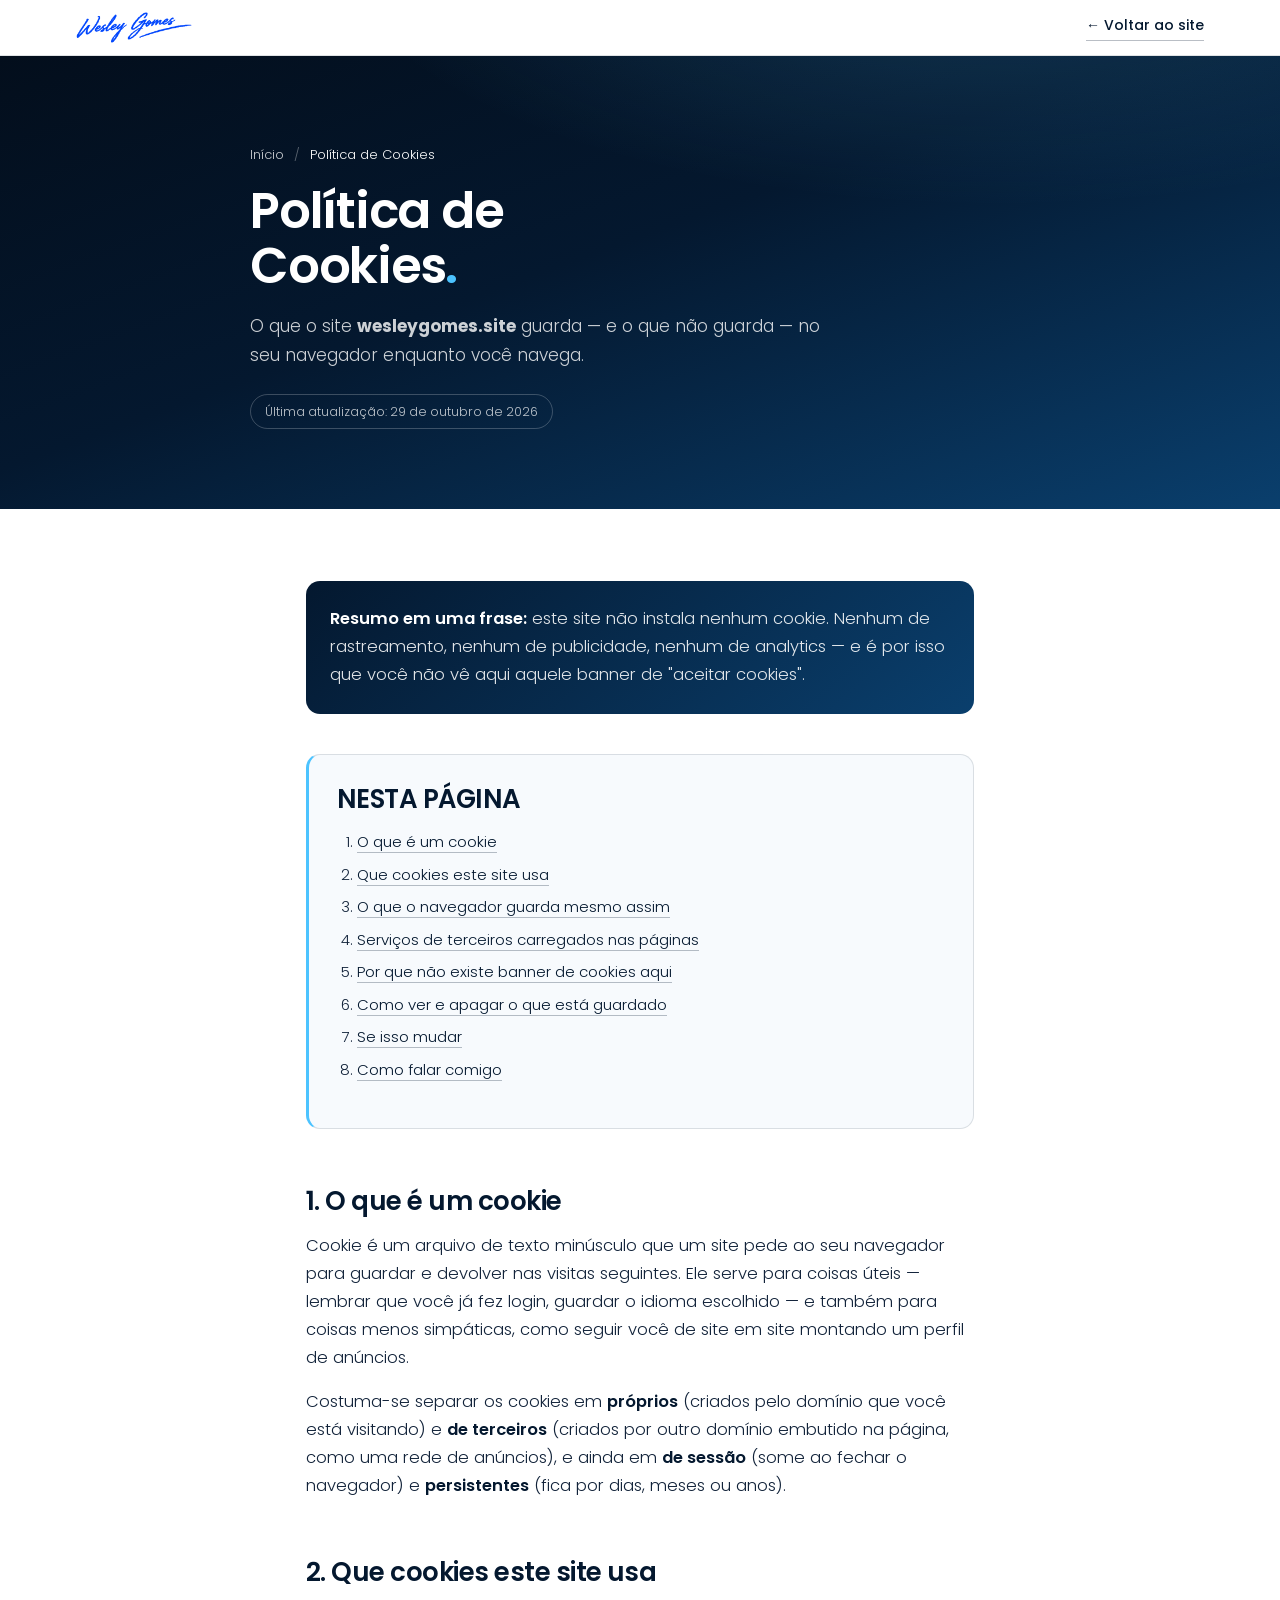
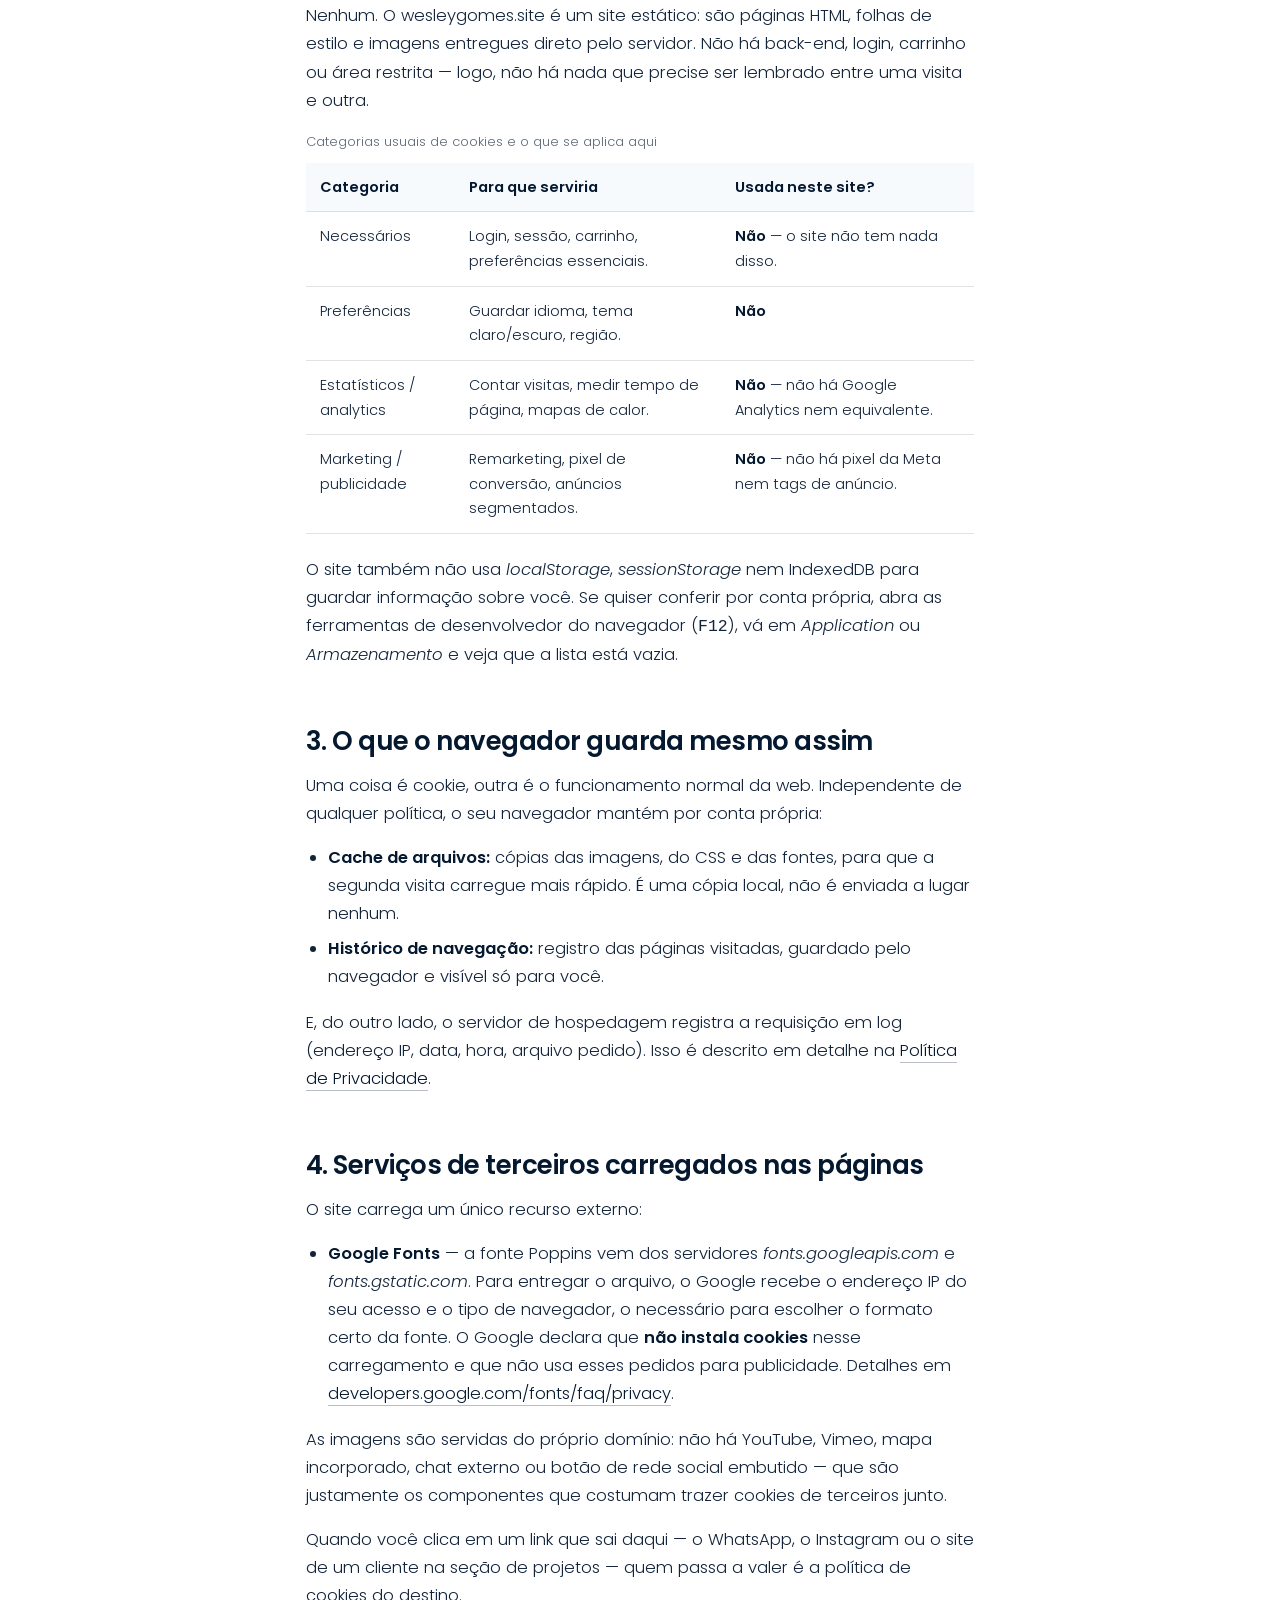
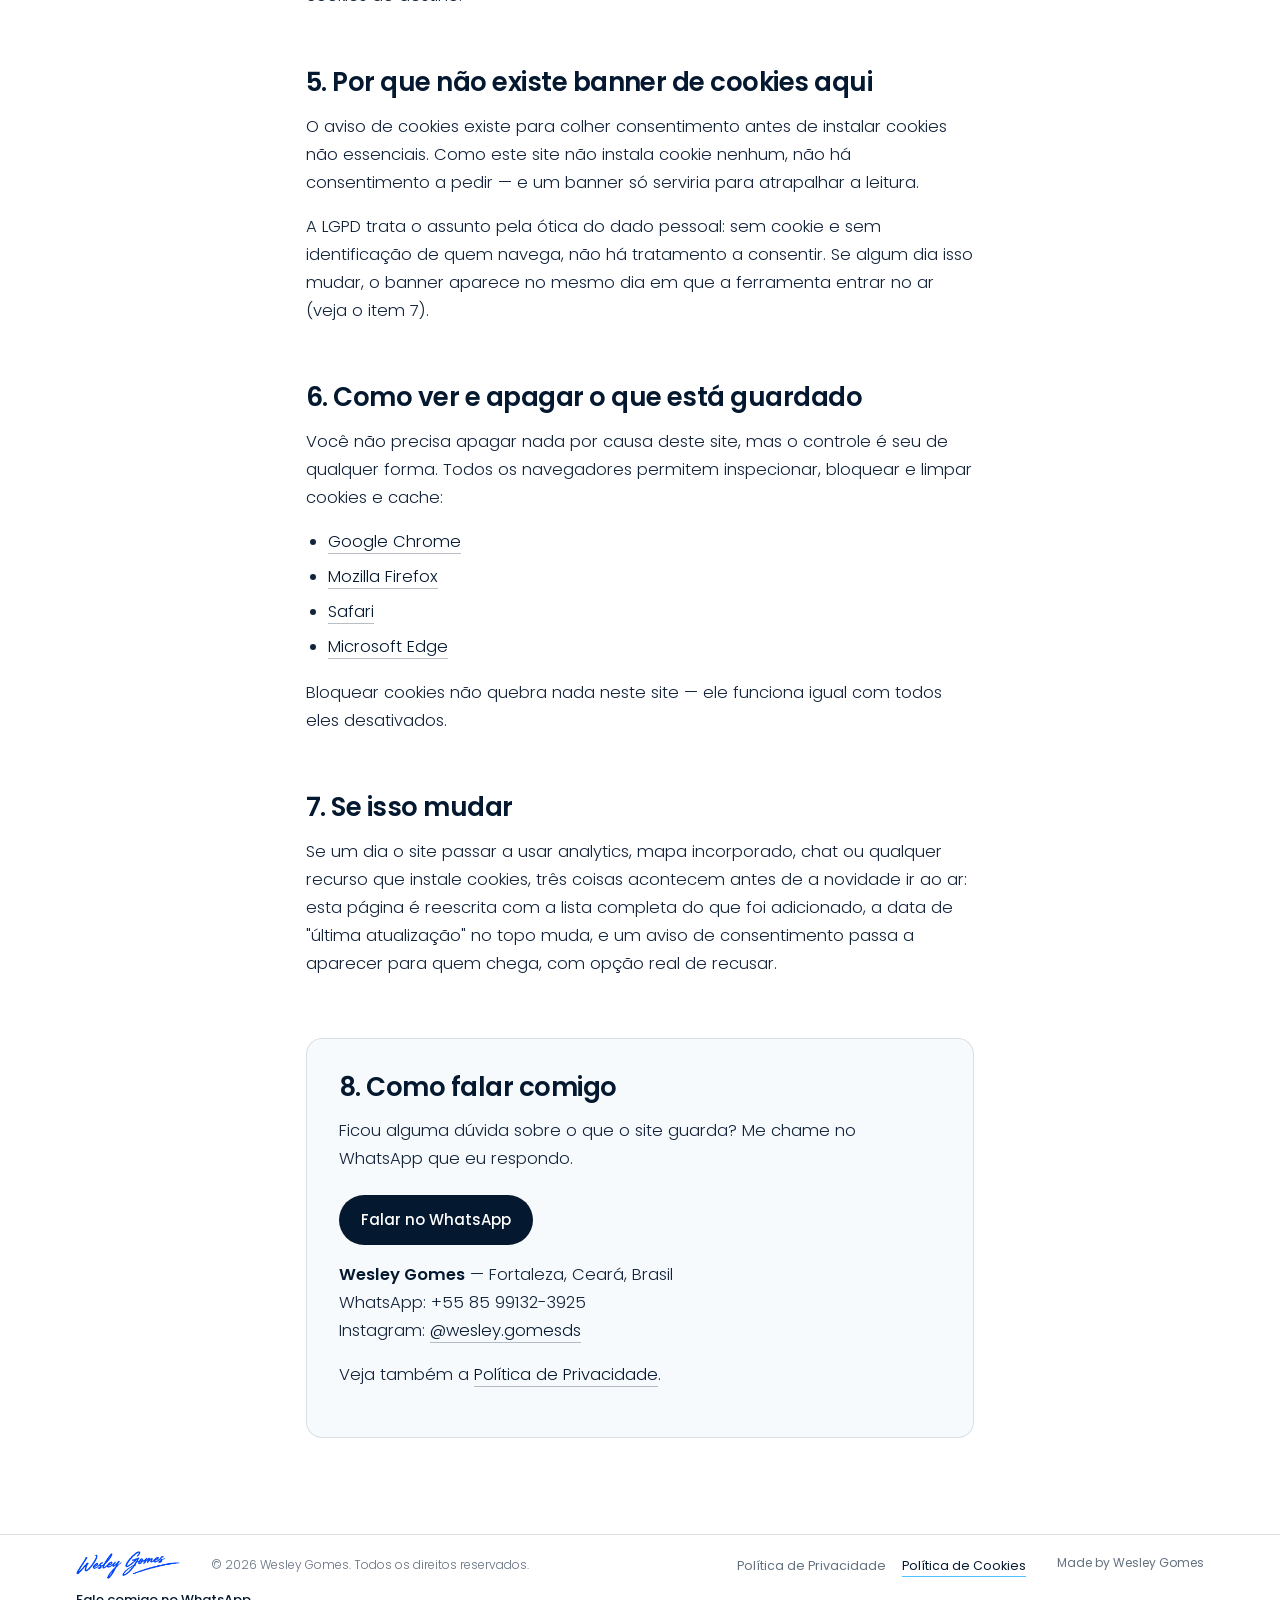
==== commit 9085305e: "Organiza os arquivos e remove o que nao e mais usado Organizacao: todas as imagens em assets/imagens" ====
--- a/politica-de-cookies/index.html
+++ b/politica-de-cookies/index.html
@@ -25,13 +25,13 @@
 <meta property="og:url" content="https://wesleygomes.site/politica-de-cookies/">
 <meta property="og:title" content="Política de Cookies | Wesley Gomes">
 <meta property="og:description" content="O site não usa cookies de rastreamento, publicidade ou analytics. Veja o que fica no seu navegador e como apagar.">
-<meta property="og:image" content="https://wesleygomes.site/assets/imagens/og-image.jpg">
+<meta property="og:image" content="https://wesleygomes.site/assets/imagens/social/og-image.jpg">
 <meta property="og:image:width" content="1200">
 <meta property="og:image:height" content="630">
 <meta name="twitter:card" content="summary_large_image">
 <meta name="twitter:title" content="Política de Cookies | Wesley Gomes">
 <meta name="twitter:description" content="O site não usa cookies de rastreamento, publicidade ou analytics.">
-<meta name="twitter:image" content="https://wesleygomes.site/assets/imagens/og-image.jpg">
+<meta name="twitter:image" content="https://wesleygomes.site/assets/imagens/social/og-image.jpg">
 
 <link rel="preconnect" href="https://fonts.googleapis.com">
 <link rel="preconnect" href="https://fonts.gstatic.com" crossorigin>
@@ -46,7 +46,7 @@
   "url": "https://wesleygomes.site/politica-de-cookies/",
   "description": "O que o site wesleygomes.site armazena no navegador de quem visita e como controlar isso.",
   "inLanguage": "pt-BR",
-  "dateModified": "2026-09-13",
+  "dateModified": "2026-10-29",
   "isPartOf": { "@type": "WebSite", "name": "Wesley Gomes", "url": "https://wesleygomes.site/" },
   "publisher": { "@type": "Person", "name": "Wesley Gomes", "url": "https://wesleygomes.site/" },
   "breadcrumb": {
@@ -66,7 +66,7 @@
 <header class="topo">
   <div class="topo-caixa">
     <a class="topo-marca" href="/">
-      <img src="/assets/imagens/logo-wesley-gomes.webp" alt="Wesley Gomes" width="800" height="212">
+      <img src="/assets/imagens/marca/logo-wesley-gomes.webp" alt="Wesley Gomes" width="800" height="212">
     </a>
     <a class="topo-voltar" href="/">&larr; Voltar ao site</a>
   </div>
@@ -85,7 +85,7 @@
       O que o site <strong>wesleygomes.site</strong> guarda — e o que não guarda —
       no seu navegador enquanto você navega.
     </p>
-    <p class="cabecalho-data">Última atualização: 13 de setembro de 2026</p>
+    <p class="cabecalho-data">Última atualização: 29 de outubro de 2026</p>
   </div>
 </div>
 
@@ -132,7 +132,7 @@
   <h2 id="uso">2. Que cookies este site usa</h2>
   <p>
     Nenhum. O wesleygomes.site é um site estático: são páginas HTML, folhas de
-    estilo, imagens e vídeos entregues direto pelo servidor. Não há back-end,
+    estilo e imagens entregues direto pelo servidor. Não há back-end,
     login, carrinho ou área restrita — logo, não há nada que precise ser
     lembrado entre uma visita e outra.
   </p>
@@ -184,8 +184,8 @@
     qualquer política, o seu navegador mantém por conta própria:
   </p>
   <ul>
-    <li><strong>Cache de arquivos:</strong> cópias das imagens, dos vídeos, do
-      CSS e das fontes, para que a segunda visita carregue mais rápido. É uma
+    <li><strong>Cache de arquivos:</strong> cópias das imagens, do CSS e das
+      fontes, para que a segunda visita carregue mais rápido. É uma
       cópia local, não é enviada a lugar nenhum.</li>
     <li><strong>Histórico de navegação:</strong> registro das páginas visitadas,
       guardado pelo navegador e visível só para você.</li>
@@ -212,7 +212,7 @@
     </li>
   </ul>
   <p>
-    Vídeos e imagens são servidos do próprio domínio: não há YouTube, Vimeo,
+    As imagens são servidas do próprio domínio: não há YouTube, Vimeo,
     mapa incorporado, chat externo ou botão de rede social embutido — que são
     justamente os componentes que costumam trazer cookies de terceiros junto.
   </p>
@@ -284,7 +284,7 @@
 
 <footer class="rodape">
   <div class="rodape-caixa">
-    <p class="rodape-marca"><img src="/assets/imagens/logo-wesley-gomes.webp" alt="Wesley Gomes" width="800" height="212" loading="lazy"></p>
+    <p class="rodape-marca"><img src="/assets/imagens/marca/logo-wesley-gomes.webp" alt="Wesley Gomes" width="800" height="212" loading="lazy"></p>
     <p class="rodape-nota">&copy; 2026 Wesley Gomes. Todos os direitos reservados.</p>
     <ul class="rodape-legais">
       <li><a class="rodape-legal" href="/politica-de-privacidade/">Política de Privacidade</a></li>
--- a/assets/css/paginas.css
+++ b/assets/css/paginas.css
@@ -3,14 +3,13 @@
    erro 404.
 
    A home (index.html) e um arquivo unico com o CSS embutido porque e
-   uma pagina de efeitos: video, sticky, scroll. Estas paginas sao de
-   leitura, entao compartilham esta folha. Mesma fonte (Poppins),
-   mesmo marinho e mesmo ciano da home.
+   uma pagina de efeitos: artes por proporcao de tela, sticky, scroll.
+   Estas paginas sao de leitura, entao compartilham esta folha (Poppins,
+   marinho e ciano); a marca e a mesma assinatura azul da home.
    =================================================================== */
 
 :root {
   --marinho: #04182f;
-  --marinho-fundo: #0b1220;
   --ciano: #4cc3ff;
   --tinta: #12233a;
   --tinta-fraca: rgba(4, 24, 47, .66);
